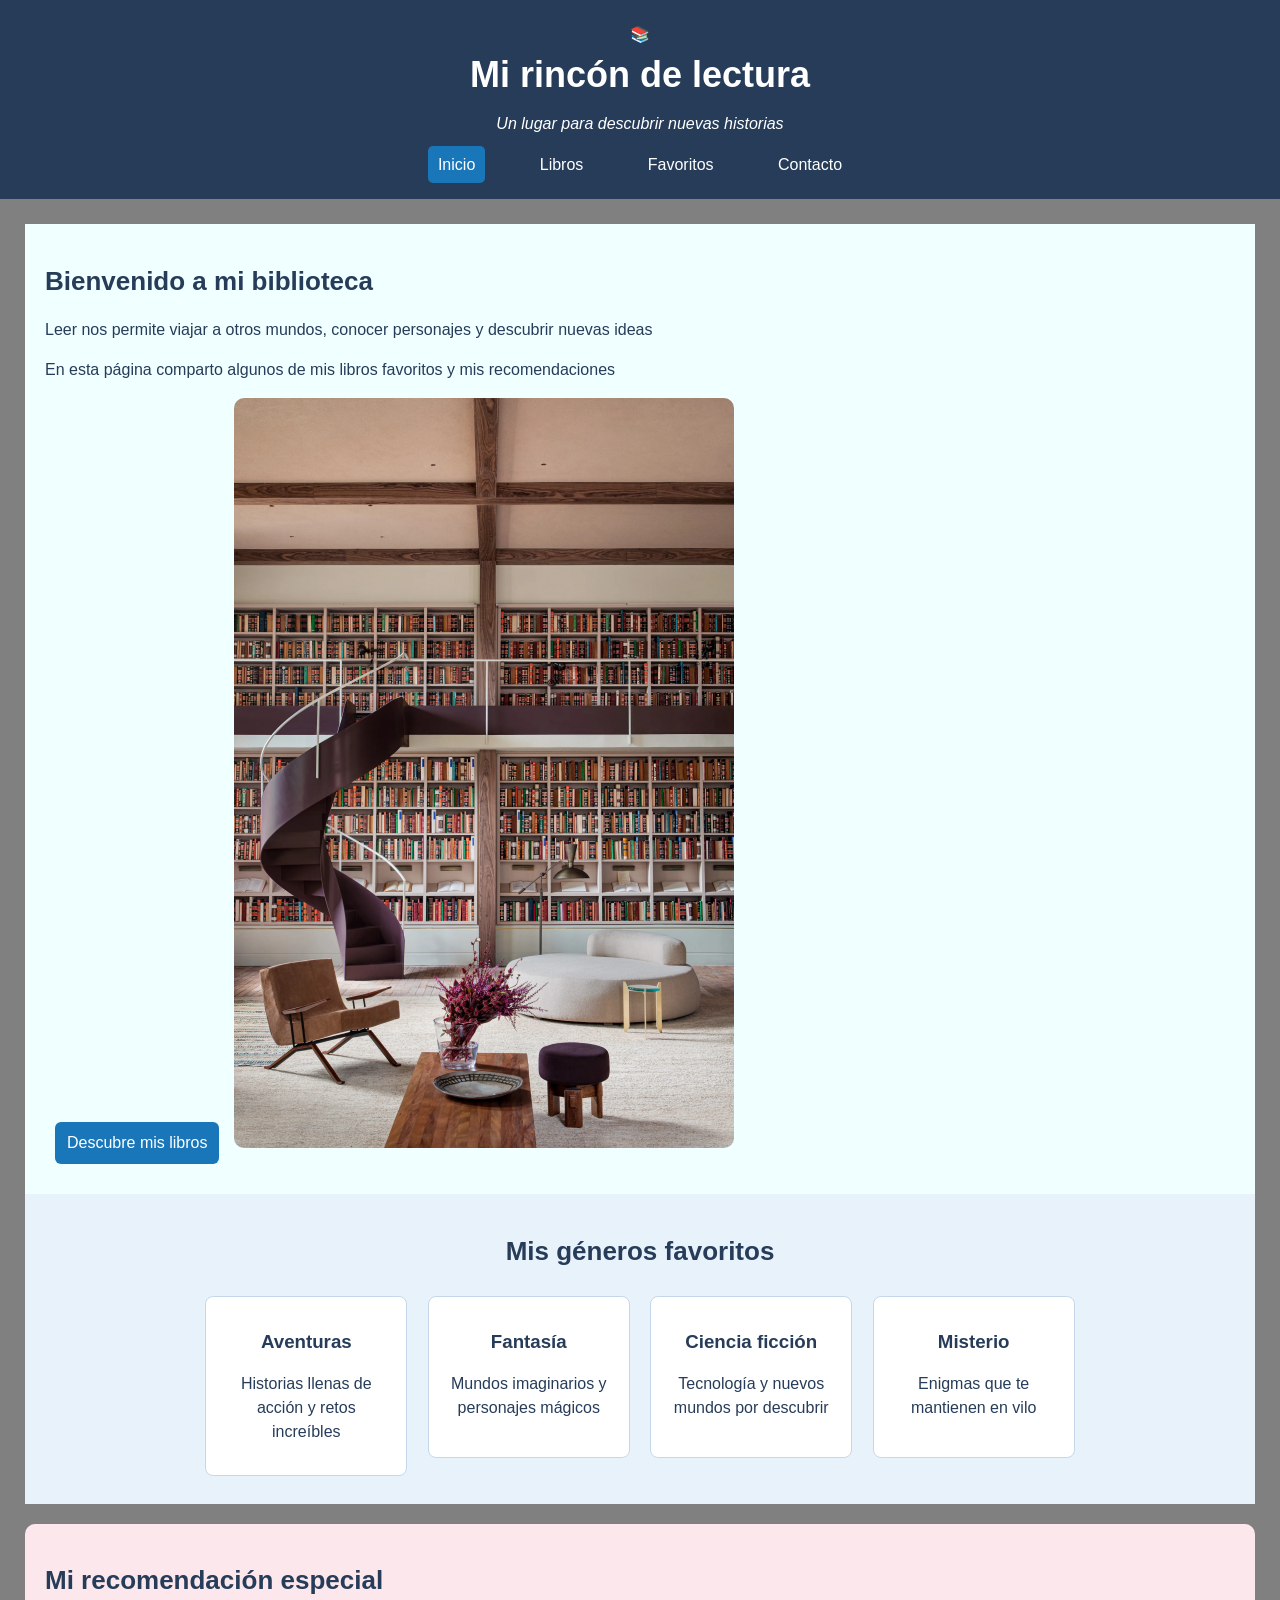
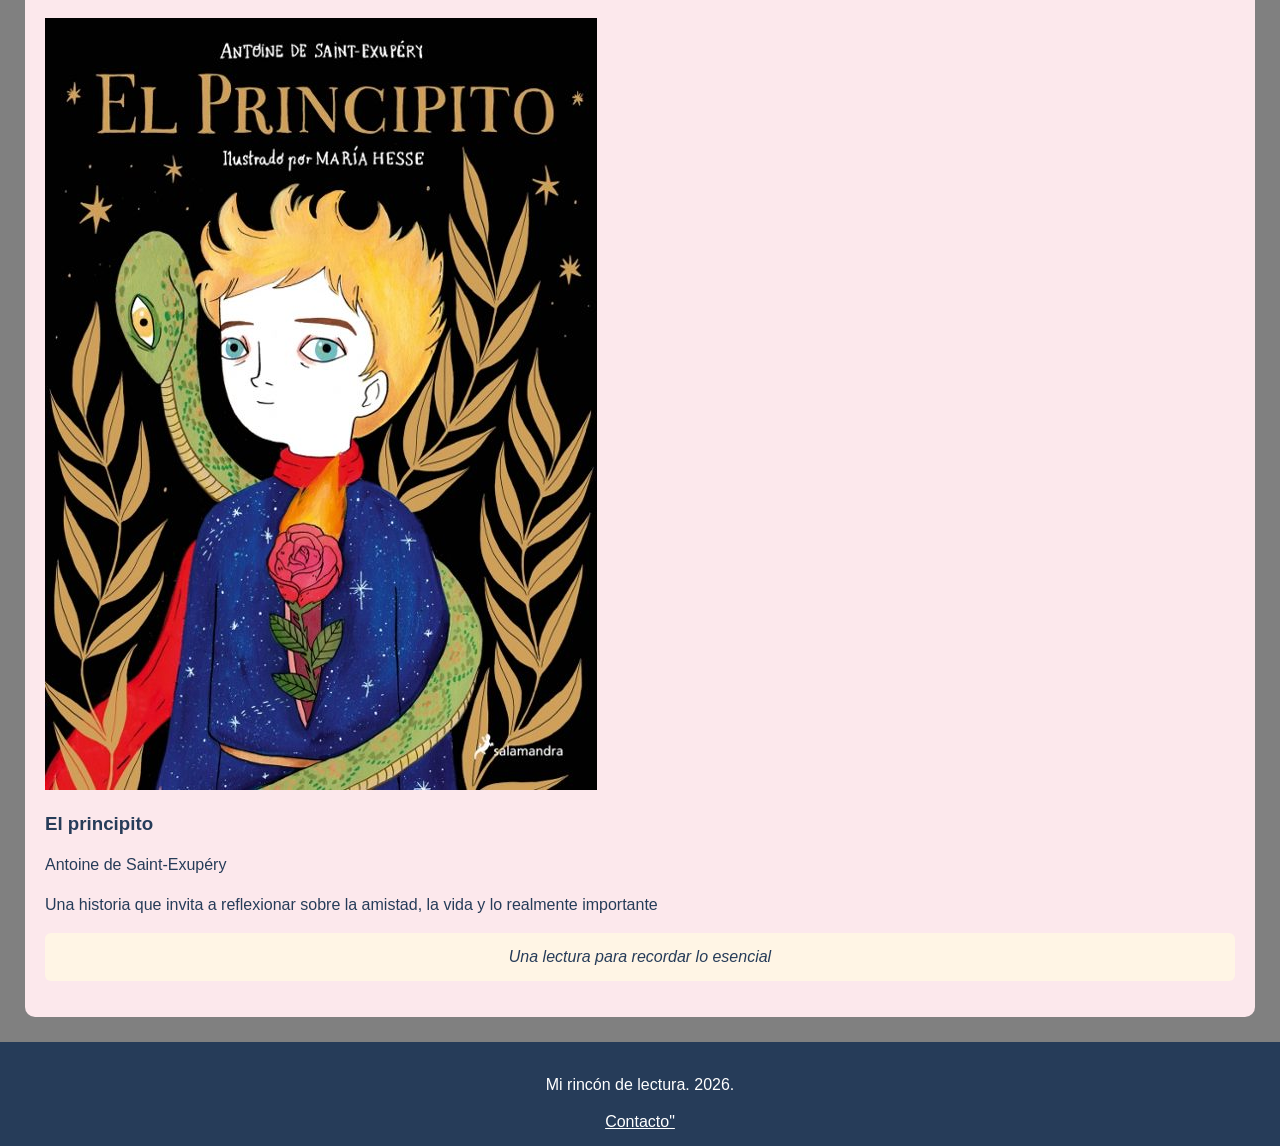
==== index.html @ 9397f473 "segundointentodeweb" ====
<!DOCTYPE html>
<html lang="en">
<head>
    <meta charset="UTF-8">
    <meta name="viewport" content="width=device-width, initial-scale=1.0">
    <title>Mi rincón de lectura</title>
    <link rel="stylesheet" href="css/estilos.css">
</head>
<body>
    <header id="cabecera">
        <div class="identidad">
            <span class="icono-libro">📚</span>
            <div>
                <h1>Mi rincón de lectura</h1>
                <p>Un lugar para descubrir nuevas historias</p>
            </div>
        </div>
        <nav>
            <a href="index.html" class="activo">Inicio</a>
            <a href="libros.html">Libros</a>
            <a href="#generos">Favoritos</a>
            <a href="#contacto">Contacto</a>
        </nav>
    </header>
    <main>
        <section id="inicio">
            <h2>Bienvenido a mi biblioteca</h2>
            <p>Leer nos permite viajar a otros mundos,
                conocer personajes y descubrir nuevas ideas</p>
            <p>En esta página comparto algunos de mis libros
                favoritos y mis recomendaciones</p>
            <a ref="libros.html" class="boton">Descubre mis libros</a>
            <img src="img/biblioteca.webp" alt="Biblioteca personal"
                style="width: 100%; max-width: 500px; height: auto;">
        </section>
        <section id="generos">
            <h2>Mis géneros favoritos</h2>
            <div class="genero">
                <h3>Aventuras</h3>
                <p>Historias llenas de acción y retos increíbles</p>
            </div>
            <div class="genero">
                <h3>Fantasía</h3>
                <p>Mundos imaginarios y personajes mágicos</p>
            </div>
            <div class="genero">
                <h3>Ciencia ficción</h3>
                <p>Tecnología y nuevos mundos por descubrir</p>
            </div>
            <div class="genero">
                <h3>Misterio</h3>
                <p>Enigmas que te mantienen en vilo</p>
            </div>
        </section>
        <section id="recomendacion">
            <h2>Mi recomendación especial</h2>
            <img src="img/principito.webp" alt="Portada del libro de El Principito" class="Portada">
            <h3>El principito</h3>
            <p>Antoine de Saint-Exupéry</p>
            <p>Una historia que invita a reflexionar sobre la amistad,
                la vida y lo realmente importante</p>
            <p class="cita">Una lectura para recordar lo esencial</p>
        </section>
    </main>
    <footer id="Contacto">
        <p>Mi rincón de lectura. 2026.</p>
        <a href="mailto:lectura@ejemplo.com">Contacto"</a>
    </footer>
</body>
</html>
---- css/estilos.css ----
body {
font-family: Arial, Helvetica, sans-serif;
background-color: grey;
color: #263c59;
margin: 0;
}
main {
padding: 25px;
}
h2 {
color: #263c59;
font-size: 26px;
}
p {
    line-height: 1.5;
}

#cabecera {
background-color: #263c59;
color: white;
text-align: center;
padding: 25px;
}
#cabecera h1 {
font-size: 36px;
margin: 10px;
}
#cabecera p {
    font-style: italic;
}

nav {
margin-top: 20px;
}
nav a {
color: white;
text-decoration: none;
margin: 20px;
padding: 10px;
}
nav a:hover {
background-color: #1976b9;
border-radius: 50px; 
}
nav a.activo {
    background-color: #1976b9;
    border-radius: 5px;
}

#inicio {
    padding: 20px;
    background-color: azure;
}
#inicio img {
    width: 250px;
    border-radius: 10px;
}
.boton {
    display: inline-block;
    background-color: #1976b9;
    color: white;
    padding: 12px;
    margin: 10px;
    text-decoration: none;
    border-radius: 6px;
}

#generos {
    background-color: #e8f2fb;
    padding: 20px;
    text-align: center;
}
.genero {
display: inline-block;
vertical-align: top;
background-color: white;
width: 170px;
min-height: 130px;
margin: 8px;
padding: 15px;
border: 1px solid #c5d8eb;
border-radius: 8px;
}
.genero h3 {
    color: #263c59;
}

#recomendacion {
    background-color: #fce8ec;
    padding: 20px;
    margin-top: 20px;
    border-radius: 10px;
}
.portada {
    width: 130px;
    border-radius: 5px;
}
.cita {
    background-color: #fff5e5;
    padding: 12px;
    font-style: italic;
    text-align: center;
    border-radius: 6px;
}

#catalogo {
    text-align: center;
}
.tarjeta {
display: inline-block;
vertical-align: top;
width: 220px;
min-height: 420px;
background-color: #e8f2fb;
border: 1px solid #c5d8eb;
border-radius: 10px;
padding: 15px;
margin: 8px;
text-align: center;
}
.tarjeta h3 {
    font-size: 20px;
}
.tarjeta p {
    font-size: 15px;
}

#otros-libros {
    background-color: #fff5e5;
    padding: 20px;
    margin-top: 20px;
    border-radius: 10px;
}
#otros-libros li {
margin: 8px;
}

footer {
background-color: #263c59;
color: white;
text-align: center;
padding: 15px;
}
footer a {
    color: white;
}
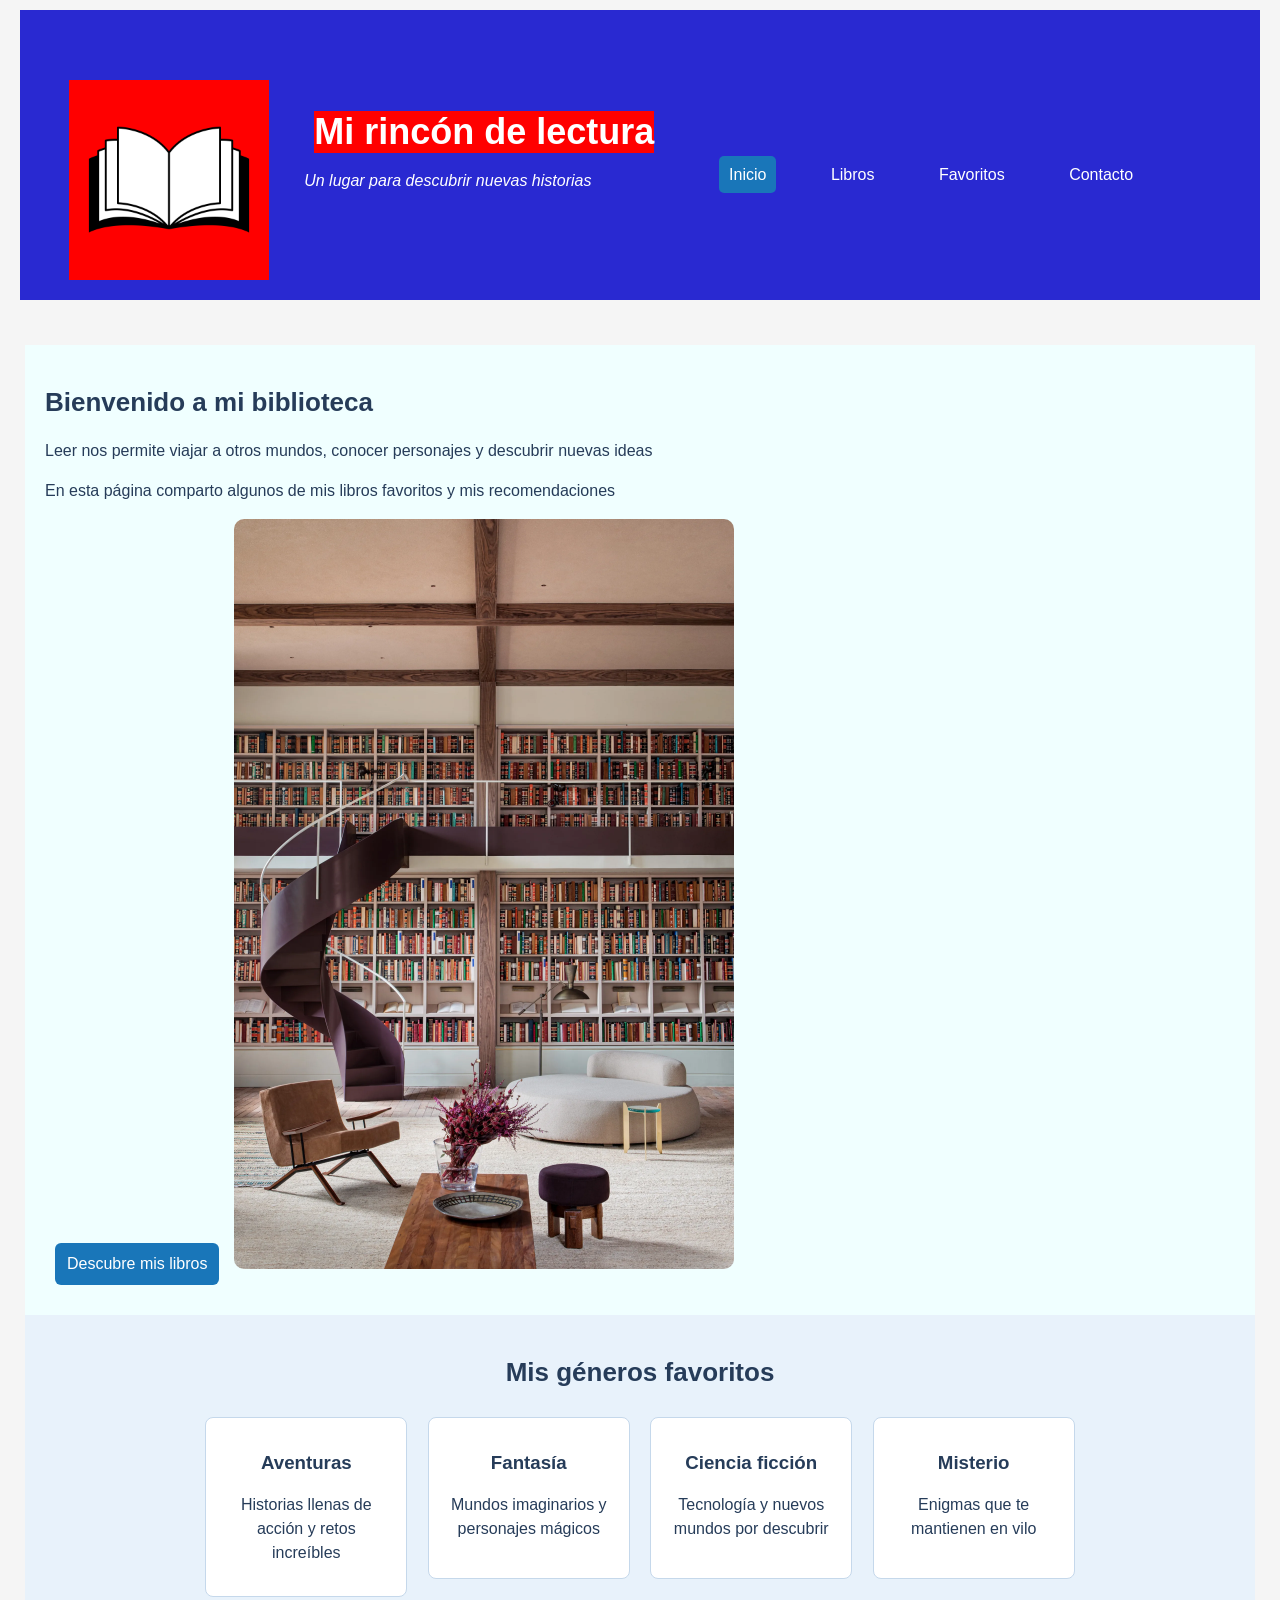
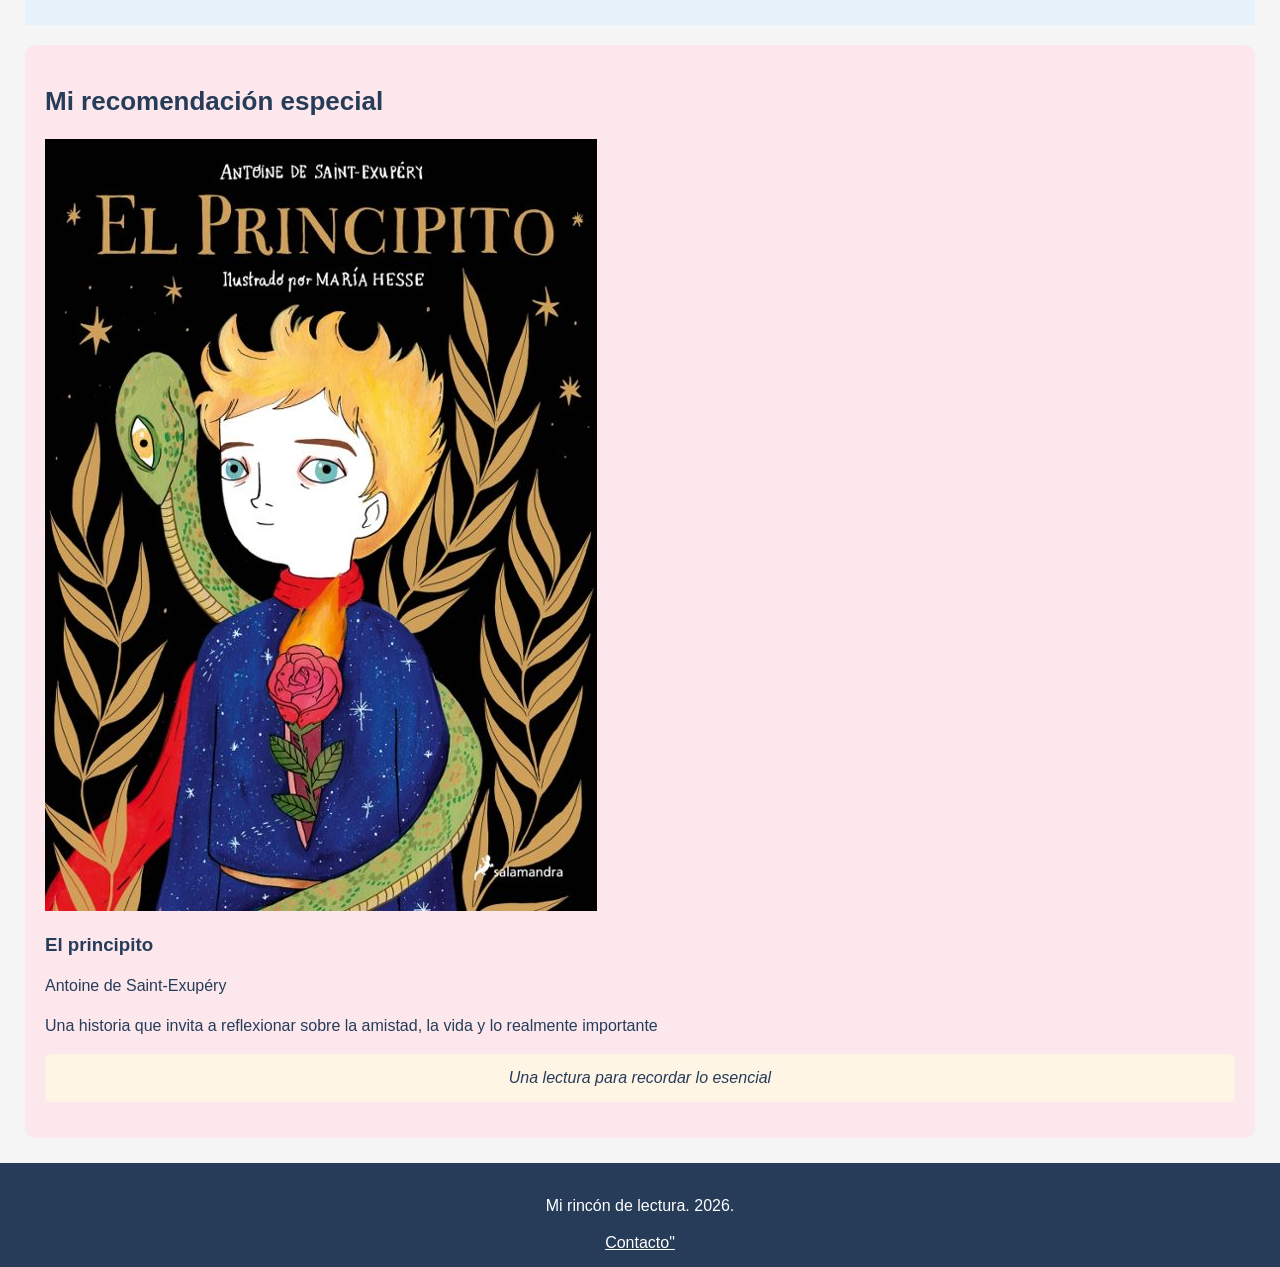
==== commit efd2b7e8: "nuevoscambios" ====
--- a/index.html
+++ b/index.html
@@ -1,26 +1,27 @@
 <!DOCTYPE html>
 <html lang="en">
+
 <head>
     <meta charset="UTF-8">
     <meta name="viewport" content="width=device-width, initial-scale=1.0">
     <title>Mi rincón de lectura</title>
     <link rel="stylesheet" href="css/estilos.css">
 </head>
+
 <body>
     <header id="cabecera">
         <div class="identidad">
-            <span class="icono-libro">📚</span>
-            <div>
-                <h1>Mi rincón de lectura</h1>
-                <p>Un lugar para descubrir nuevas historias</p>
-            </div>
+            <img id="imagenlogo" src="img/libro.png" alt="Logotipo libro">
+        <div>
+            <h1 text-align="center">Mi rincón de lectura</h1>
+            <p text-align="center">Un lugar para descubrir nuevas historias</p></div>
+            <nav>
+                <a href="index.html" class="activo">Inicio</a>
+                <a href="libros.html">Libros</a>
+                <a href="#generos">Favoritos</a>
+                <a href="#contacto">Contacto</a>
+            </nav>
         </div>
-        <nav>
-            <a href="index.html" class="activo">Inicio</a>
-            <a href="libros.html">Libros</a>
-            <a href="#generos">Favoritos</a>
-            <a href="#contacto">Contacto</a>
-        </nav>
     </header>
     <main>
         <section id="inicio">
@@ -67,4 +68,5 @@
         <a href="mailto:lectura@ejemplo.com">Contacto"</a>
     </footer>
 </body>
+
 </html>
--- a/css/estilos.css
+++ b/css/estilos.css
@@ -1,47 +1,78 @@
 body {
-font-family: Arial, Helvetica, sans-serif;
-background-color: grey;
-color: #263c59;
-margin: 0;
+    font-family: Arial, Helvetica, sans-serif;
+    background-color: whitesmoke;
+    color: #263c59;
+    margin: 0;
 }
+
 main {
-padding: 25px;
+    padding: 25px;
 }
+
 h2 {
-color: #263c59;
-font-size: 26px;
+    color: #263c59;
+    font-size: 26px;
 }
+
 p {
     line-height: 1.5;
 }
 
+#imagenlogo {
+    width: 200px;
+    margin-top: 50px;
+    background-color: red;
+}
+
 #cabecera {
-background-color: #263c59;
-color: white;
-text-align: center;
-padding: 25px;
+    text-align: center;
+    background-color: rgb(41, 41, 209);
+    color: white;
+    padding: 20px;
+    margin: 20px;
+    margin-top: 10px;
+    border-width: 40px;
+    border-bottom: 20px;
 }
+
 #cabecera h1 {
-font-size: 36px;
-margin: 10px;
+    font-size: 36px;
+    background-color: red;
+    margin: 10px;
 }
+
 #cabecera p {
     font-style: italic;
 }
 
+.identidad {
+    display: flex;
+    align-items: center;
+    text-align: start;
+    justify-content: space-around;
+    padding-left: 1%;
+    margin: 0;
+    }
+
 nav {
-margin-top: 20px;
+    margin-top: 100px;
+    text-align: end; 
+    padding-right: 5%;
+    padding-bottom: 5%;
 }
+
 nav a {
-color: white;
-text-decoration: none;
-margin: 20px;
-padding: 10px;
+    color: white;
+    text-decoration: none;
+    margin: 20px;
+    padding: 10px;
 }
+
 nav a:hover {
-background-color: #1976b9;
-border-radius: 50px; 
+    background-color: #1976b9;
+    border-radius: 50px;
 }
+
 nav a.activo {
     background-color: #1976b9;
     border-radius: 5px;
@@ -51,10 +82,12 @@
     padding: 20px;
     background-color: azure;
 }
+
 #inicio img {
     width: 250px;
     border-radius: 10px;
 }
+
 .boton {
     display: inline-block;
     background-color: #1976b9;
@@ -70,17 +103,19 @@
     padding: 20px;
     text-align: center;
 }
+
 .genero {
-display: inline-block;
-vertical-align: top;
-background-color: white;
-width: 170px;
-min-height: 130px;
-margin: 8px;
-padding: 15px;
-border: 1px solid #c5d8eb;
-border-radius: 8px;
+    display: inline-block;
+    vertical-align: top;
+    background-color: white;
+    width: 170px;
+    min-height: 130px;
+    margin: 8px;
+    padding: 15px;
+    border: 1px solid #c5d8eb;
+    border-radius: 8px;
 }
+
 .genero h3 {
     color: #263c59;
 }
@@ -91,10 +126,12 @@
     margin-top: 20px;
     border-radius: 10px;
 }
+
 .portada {
     width: 130px;
     border-radius: 5px;
 }
+
 .cita {
     background-color: #fff5e5;
     padding: 12px;
@@ -106,21 +143,24 @@
 #catalogo {
     text-align: center;
 }
+
 .tarjeta {
-display: inline-block;
-vertical-align: top;
-width: 220px;
-min-height: 420px;
-background-color: #e8f2fb;
-border: 1px solid #c5d8eb;
-border-radius: 10px;
-padding: 15px;
-margin: 8px;
-text-align: center;
+    display: inline-block;
+    vertical-align: top;
+    width: 220px;
+    min-height: 420px;
+    background-color: #e8f2fb;
+    border: 1px solid #c5d8eb;
+    border-radius: 10px;
+    padding: 15px;
+    margin: 8px;
+    text-align: center;
 }
+
 .tarjeta h3 {
     font-size: 20px;
 }
+
 .tarjeta p {
     font-size: 15px;
 }
@@ -131,16 +171,18 @@
     margin-top: 20px;
     border-radius: 10px;
 }
+
 #otros-libros li {
-margin: 8px;
+    margin: 8px;
 }
 
 footer {
-background-color: #263c59;
-color: white;
-text-align: center;
-padding: 15px;
+    background-color: #263c59;
+    color: white;
+    text-align: center;
+    padding: 15px;
 }
+
 footer a {
     color: white;
 }
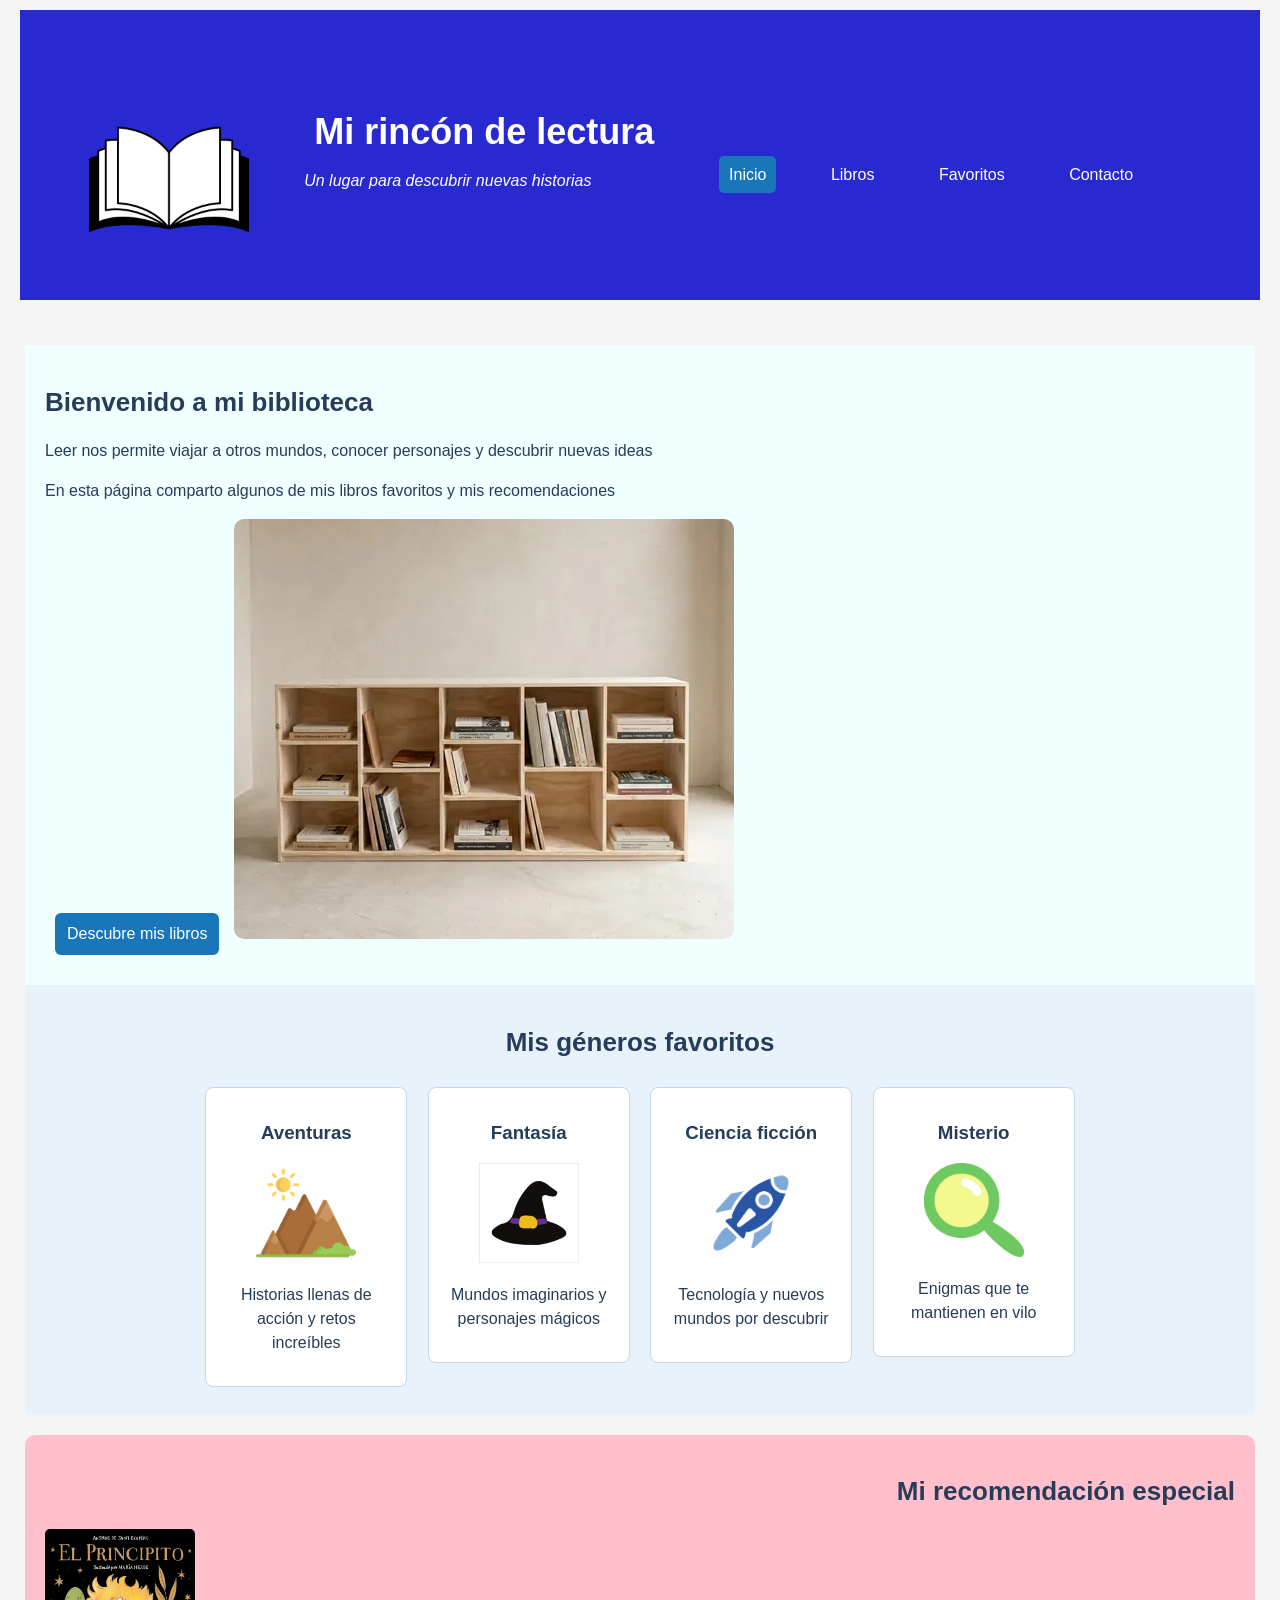
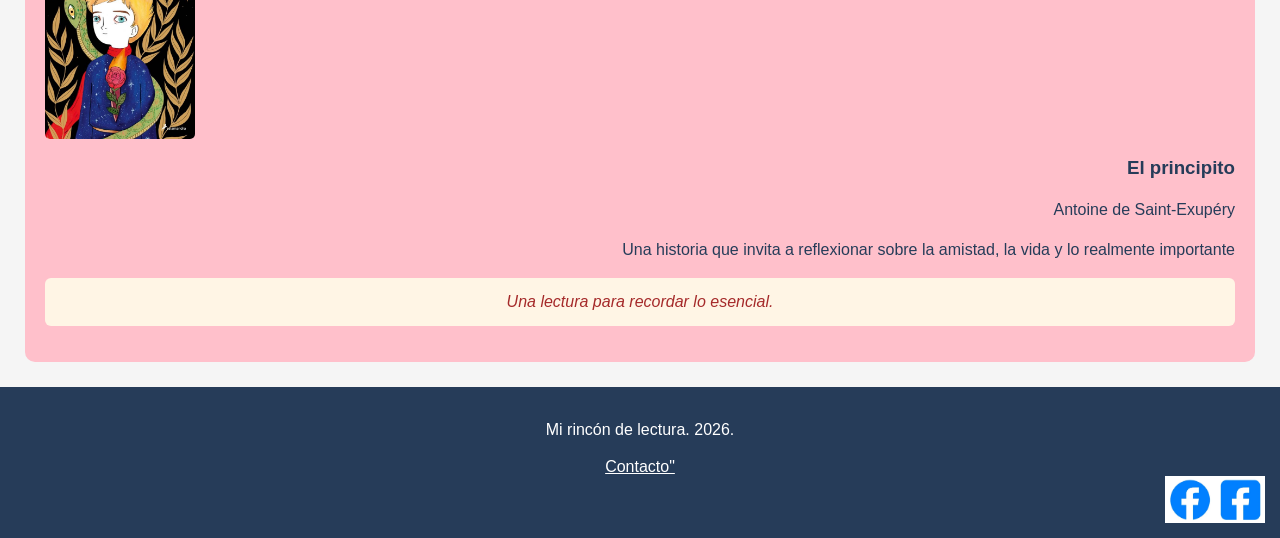
==== commit 763f745d: "trabajoweblibros" ====
--- a/index.html
+++ b/index.html
@@ -31,42 +31,50 @@
             <p>En esta página comparto algunos de mis libros
                 favoritos y mis recomendaciones</p>
             <a ref="libros.html" class="boton">Descubre mis libros</a>
-            <img src="img/biblioteca.webp" alt="Biblioteca personal"
-                style="width: 100%; max-width: 500px; height: auto;">
+            <img src="img/bibliotecafinal.webp" alt="Biblioteca personal"
+                style="width: 100%; max-width: 500px; height: auto; margin-left: auto;">
         </section>
         <section id="generos">
             <h2>Mis géneros favoritos</h2>
             <div class="genero">
-                <h3>Aventuras</h3>
+                <h3>Aventuras</h3> 
+                <img src="img/montaña.png" alt="Icono de aventuras" class="iconofavoritos">
                 <p>Historias llenas de acción y retos increíbles</p>
             </div>
             <div class="genero">
                 <h3>Fantasía</h3>
+                <img src="img/gorro.webp" alt="Icono de magia" class="iconofavoritos">
                 <p>Mundos imaginarios y personajes mágicos</p>
             </div>
             <div class="genero">
                 <h3>Ciencia ficción</h3>
+                <img src="img/nave.png" alt="Icono de ciencia ficcion" class="iconofavoritos">
                 <p>Tecnología y nuevos mundos por descubrir</p>
             </div>
             <div class="genero">
                 <h3>Misterio</h3>
+                <img src="img/lupa.jpg" alt="Icono de detectives" class="iconofavoritos">
                 <p>Enigmas que te mantienen en vilo</p>
             </div>
         </section>
-        <section id="recomendacion">
+        <section id="recomendacion" style="background-color: pink;">
             <h2>Mi recomendación especial</h2>
-            <img src="img/principito.webp" alt="Portada del libro de El Principito" class="Portada">
+            <img src="img/principito.webp" alt="Portada del libro de El Principito" class="portada">
             <h3>El principito</h3>
             <p>Antoine de Saint-Exupéry</p>
             <p>Una historia que invita a reflexionar sobre la amistad,
                 la vida y lo realmente importante</p>
-            <p class="cita">Una lectura para recordar lo esencial</p>
+            <p class="cita">Una lectura para recordar lo esencial.</p>
         </section>
     </main>
     <footer id="Contacto">
         <p>Mi rincón de lectura. 2026.</p>
         <a href="mailto:lectura@ejemplo.com">Contacto"</a>
+        <img 
+                src="img/logos.png" 
+                alt="redessociales"
+                style="width: 100px;"
+                class="logosocial">
     </footer>
 </body>
-
 </html>
--- a/css/estilos.css
+++ b/css/estilos.css
@@ -21,7 +21,7 @@
 #imagenlogo {
     width: 200px;
     margin-top: 50px;
-    background-color: red;
+    background-color: rgb(41, 41, 209);
 }
 
 #cabecera {
@@ -37,7 +37,7 @@
 
 #cabecera h1 {
     font-size: 36px;
-    background-color: red;
+    background-color: none;
     margin: 10px;
 }
 
@@ -97,13 +97,17 @@
     text-decoration: none;
     border-radius: 6px;
 }
-
 #generos {
     background-color: #e8f2fb;
     padding: 20px;
     text-align: center;
+    justify-content: flex-end;
+    align-items: center;
+    gap: 20px;
 }
-
+.iconofavoritos {
+width: 100px;
+}
 .genero {
     display: inline-block;
     vertical-align: top;
@@ -125,17 +129,20 @@
     padding: 20px;
     margin-top: 20px;
     border-radius: 10px;
+    text-align: end;
 }
 
 .portada {
-    width: 130px;
+    width: 150px;
     border-radius: 5px;
+    display: flex;
 }
 
 .cita {
     background-color: #fff5e5;
     padding: 12px;
     font-style: italic;
+    color: brown;
     text-align: center;
     border-radius: 6px;
 }
@@ -182,7 +189,11 @@
     text-align: center;
     padding: 15px;
 }
-
+.logosocial {
+ display: block;
+    margin-left: auto;
+    margin-right: 0;
+}
 footer a {
     color: white;
 }
